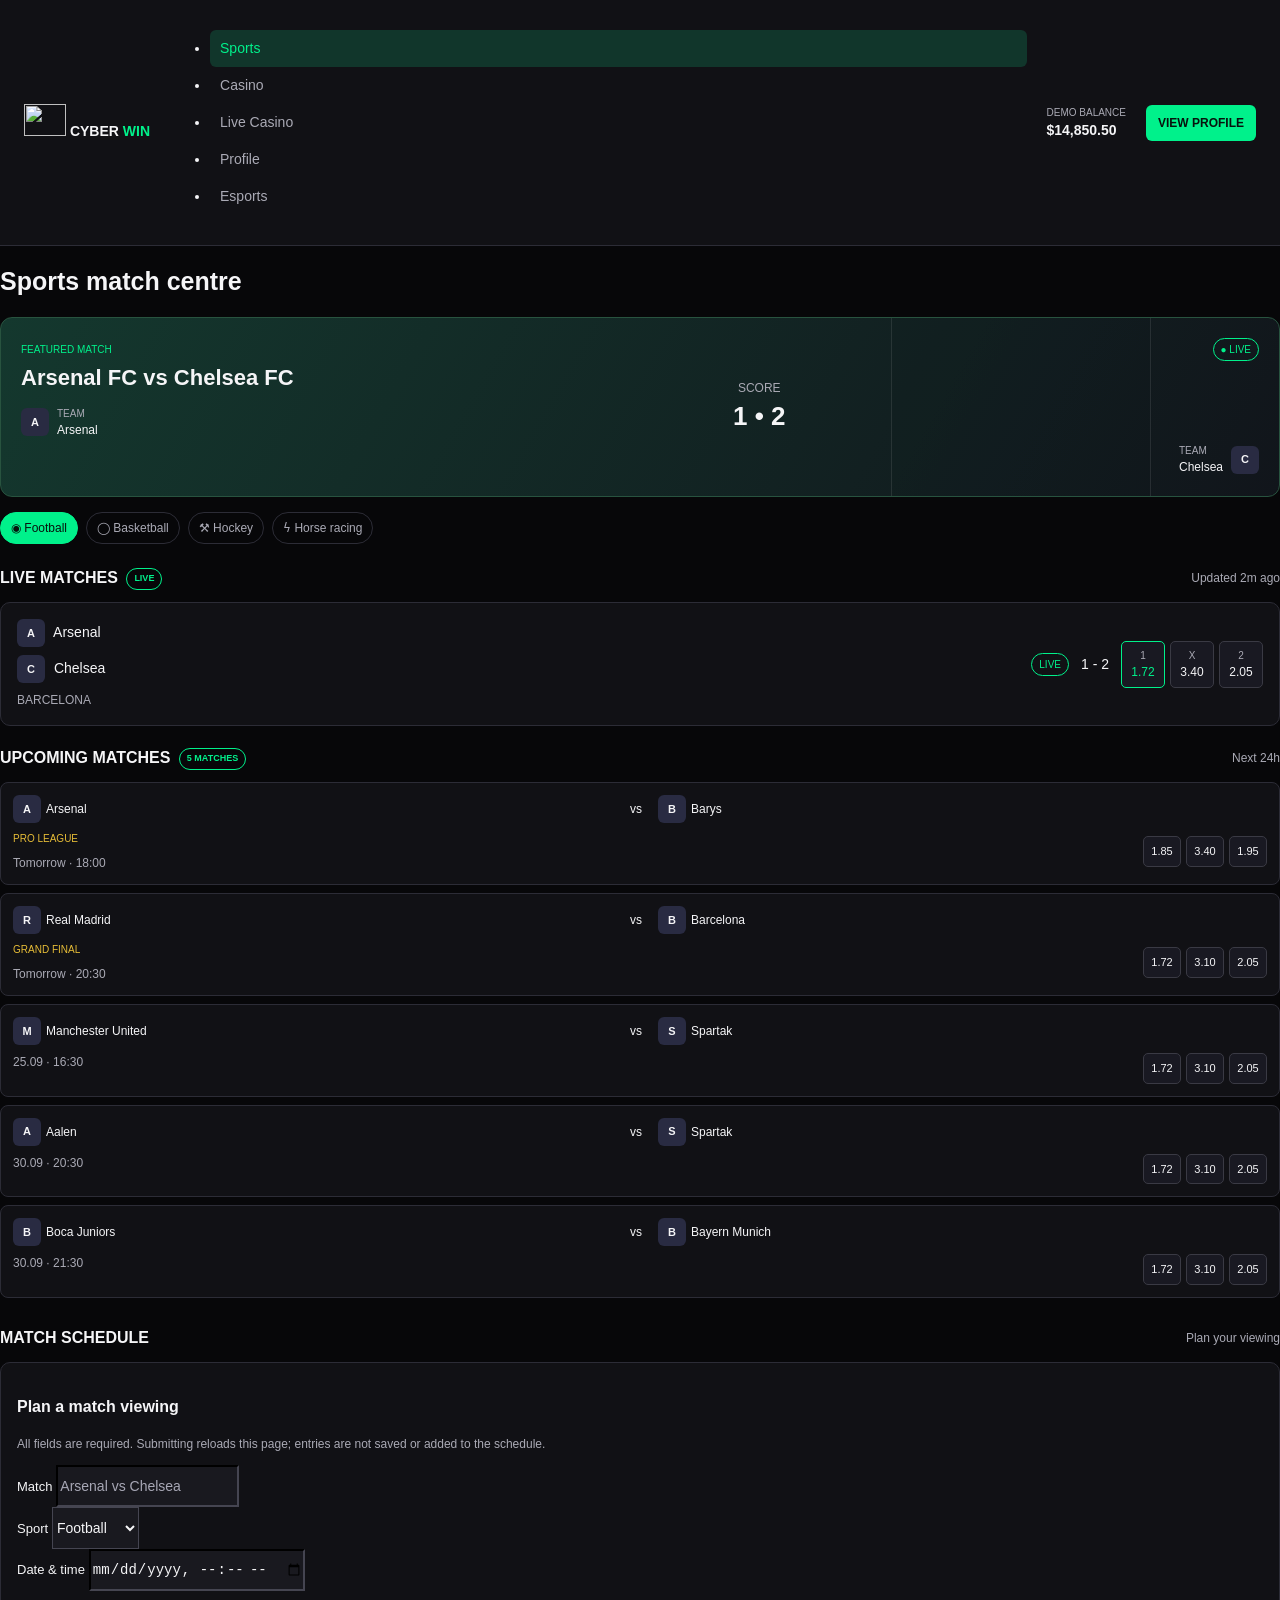
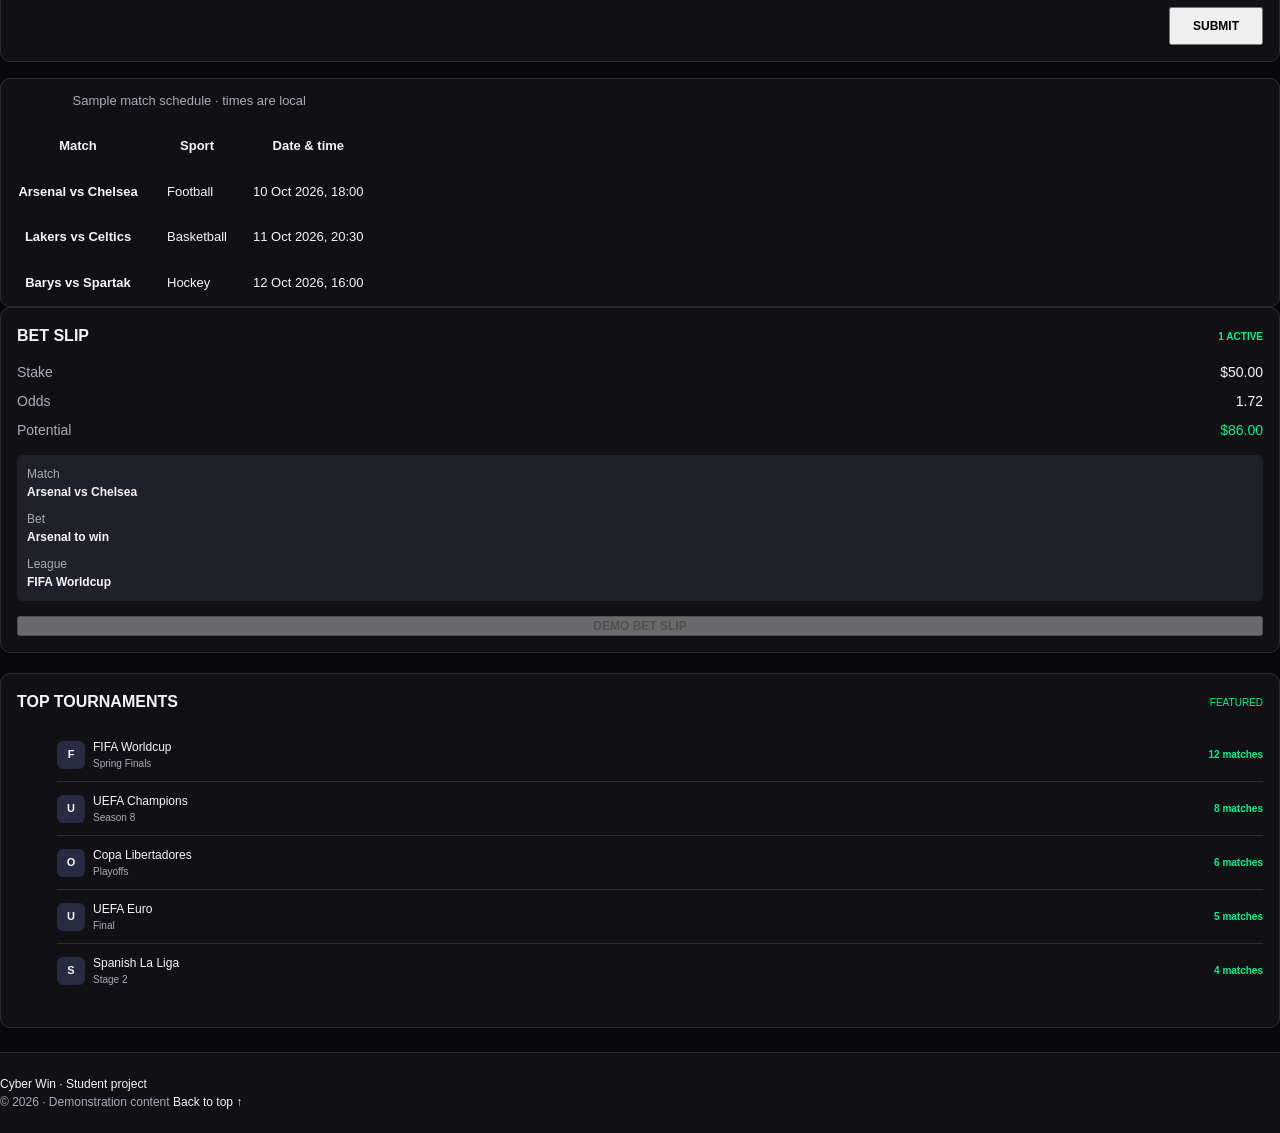
==== index.html @ bf1ffcd0 "Added logic" ====
<!doctype html>
<html lang="en" data-bs-theme="dark">

<head>
  <meta charset="utf-8">
  <meta content="width=device-width, initial-scale=1" name="viewport">
  <title>Cyber Win | Sports</title>
  <link href="assets/bootstrap/bootstrap.min.css" rel="stylesheet">
  <link href="styles.css" rel="stylesheet">
  <link href="assets/css/sports-extra.css" rel="stylesheet">
</head>

<body>
  <a class="skip-link" href="#main-content">Skip to content</a>
  <div class="site-frame">
    <header class="site-header">
      <a class="brand d-flex align-items-center gap-2" href="index.html" aria-label="Cyber Win home">
        <img src="assets/images/brand.svg" width="42" height="32" alt="">
        <span>CYBER <b>WIN</b>
        </span>
      </a>
      <nav class="main-nav" aria-label="Main navigation">
        <ul class="list-unstyled d-flex flex-wrap gap-2 mb-0">
          <li>
            <a href="index.html" class="active" aria-current="page">Sports</a>
          </li>
          <li>
            <a href="slots.html">Casino</a>
          </li>
          <li>
            <a href="live-casino.html">Live Casino</a>
          </li>
          <li>
            <a href="profile.html">Profile</a>
          </li>
          <li>
            <a href="esports.html">Esports</a>
          </li>
        </ul>
      </nav>
      <div class="balance text-end">
        <small>DEMO BALANCE</small>
        <strong>$14,850.50</strong>
      </div>
      <a class="btn btn-success deposit" href="profile.html">VIEW PROFILE</a>
    </header>
    <main class="page-layout container py-4" id="main-content" tabindex="-1">
      <h1 class="page-title mb-3">Sports match centre</h1>
      <div class="row g-4">
        <div class="main-column col-12 col-lg-9">
          <div class="match-hero">
            <img class="hero-art" src="assets/images/football.svg" width="320" height="240" alt="" aria-hidden="true">
            <div class="hero-team home">
              <small>FEATURED MATCH</small>
              <strong>Arsenal FC vs Chelsea FC</strong>
              <div class="team-pill">
                <b>A</b>
                <span>TEAM<br>
                  <em>Arsenal</em>
                </span>
              </div>
            </div>
            <div class="hero-score">
              <small>SCORE</small>
              <strong>1 • 2</strong>
            </div>
            <div class="hero-team away">
              <span class="live-badge">● LIVE</span>
              <div class="team-pill">
                <span>TEAM<br>
                  <em>Chelsea</em>
                </span>
                <b>C</b>
              </div>
            </div>
          </div>
          <div class="sport-tabs" aria-label="Featured sports">
            <span class="selected">◉ Football</span>
            <span>◯ Basketball</span>
            <span>⚒ Hockey</span>
            <span>ϟ Horse racing</span>
          </div>
          <section class="match-section" id="live-matches">
            <div class="section-title">
              <h2>LIVE MATCHES <b>LIVE</b>
              </h2>
              <small>Updated 2m ago</small>
            </div>
            <div class="live-card">
              <div class="live-teams">
                <span>
                  <b>A</b> Arsenal</span>
                <span>
                  <b>C</b> Chelsea</span>
                <small>BARCELONA</small>
              </div>
              <span class="tiny-live">LIVE</span>
              <span class="current-score">1 - 2</span>
              <div class="odds">
                <span class="chosen">
                  <em>1</em> 1.72</span>
                <span>
                  <em>X</em> 3.40</span>
                <span>
                  <em>2</em> 2.05</span>
              </div>
            </div>
          </section>
          <section class="match-section upcoming">
            <div class="section-title">
              <h2>UPCOMING MATCHES <b>5 MATCHES</b>
              </h2>
              <small>Next 24h</small>
            </div>
            <div class="fixture-list">
              <div class="fixture">
                <span class="club">
                  <b>A</b> Arsenal</span>
                <span>vs</span>
                <span class="club">
                  <b>B</b> Barys</span>
                <em>PRO LEAGUE</em>
                <small>Tomorrow · 18:00</small>
                <span class="fixture-odds">
                  <i>1.85</i>
                  <i>3.40</i>
                  <i>1.95</i>
                </span>
              </div>
              <div class="fixture">
                <span class="club">
                  <b>R</b> Real Madrid</span>
                <span>vs</span>
                <span class="club">
                  <b>B</b> Barcelona</span>
                <em>GRAND FINAL</em>
                <small>Tomorrow · 20:30</small>
                <span class="fixture-odds">
                  <i>1.72</i>
                  <i>3.10</i>
                  <i>2.05</i>
                </span>
              </div>
              <div class="fixture">
                <span class="club">
                  <b>M</b> Manchester United</span>
                <span>vs</span>
                <span class="club">
                  <b>S</b> Spartak</span>
                <small>25.09 · 16:30</small>
                <span class="fixture-odds">
                  <i>1.72</i>
                  <i>3.10</i>
                  <i>2.05</i>
                </span>
              </div>
              <div class="fixture">
                <span class="club">
                  <b>A</b> Aalen</span>
                <span>vs</span>
                <span class="club">
                  <b>S</b> Spartak</span>
                <small>30.09 · 20:30</small>
                <span class="fixture-odds">
                  <i>1.72</i>
                  <i>3.10</i>
                  <i>2.05</i>
                </span>
              </div>
              <div class="fixture">
                <span class="club">
                  <b>B</b> Boca Juniors</span>
                <span>vs</span>
                <span class="club">
                  <b>B</b> Bayern Munich</span>
                <small>30.09 · 21:30</small>
                <span class="fixture-odds">
                  <i>1.72</i>
                  <i>3.10</i>
                  <i>2.05</i>
                </span>
              </div>
            </div>
          </section>
          <section class="watchlist" id="watchlist" aria-labelledby="watchlist-title">
            <div class="section-title">
              <h2 id="watchlist-title">MATCH SCHEDULE</h2>
              <small>Plan your viewing</small>
            </div>
            <form action="index.html#watchlist" method="get" class="schedule-form" aria-labelledby="schedule-form-title"
              aria-describedby="schedule-note">
              <h3 id="schedule-form-title">Plan a match viewing</h3>
              <p class="schedule-note" id="schedule-note">All fields are required. Submitting reloads this page; entries
                are not saved or added to the schedule.</p>
              <div class="schedule-fields row g-3">
                <div class="col-12 col-md-6 col-xl-4">
                  <label for="match-name" class="form-label">Match</label>
                  <input id="match-name" name="match" type="text" placeholder="Arsenal vs Chelsea" maxlength="80"
                    required class="form-control">
                </div>
                <div class="col-12 col-md-6 col-xl-4">
                  <label for="match-sport" class="form-label">Sport</label>
                  <select id="match-sport" name="sport" required class="form-select">
                    <option>Football</option>
                    <option>Basketball</option>
                    <option>Hockey</option>
                    <option>Esports</option>
                  </select>
                </div>
                <div class="col-12 col-md-6 col-xl-4">
                  <label for="match-time" class="form-label">Date &amp; time</label>
                  <input id="match-time" name="time" type="datetime-local" required class="form-control">
                </div>
              </div>
              <div class="schedule-actions">
                <button class="wide-green btn btn-success" type="submit">SUBMIT</button>
              </div>
            </form>
            <div class="schedule-table-wrap table-responsive" role="region" aria-label="Match schedule table"
              tabindex="0">
              <table class="schedule-table table table-dark table-striped align-middle mb-0">
                <caption>Sample match schedule · times are local</caption>
                <thead>
                  <tr>
                    <th scope="col">Match</th>
                    <th scope="col">Sport</th>
                    <th scope="col">Date &amp; time</th>
                  </tr>
                </thead>
                <tbody>
                  <tr>
                    <th scope="row">Arsenal vs Chelsea</th>
                    <td>Football</td>
                    <td>
                      <time datetime="2026-10-10T18:00">10 Oct 2026, 18:00</time>
                    </td>
                  </tr>
                  <tr>
                    <th scope="row">Lakers vs Celtics</th>
                    <td>Basketball</td>
                    <td>
                      <time datetime="2026-10-11T20:30">11 Oct 2026, 20:30</time>
                    </td>
                  </tr>
                  <tr>
                    <th scope="row">Barys vs Spartak</th>
                    <td>Hockey</td>
                    <td>
                      <time datetime="2026-10-12T16:00">12 Oct 2026, 16:00</time>
                    </td>
                  </tr>
                </tbody>
              </table>
            </div>
          </section>
        </div>
        <aside class="side-column col-12 col-lg-3">
          <div class="bet-slip">
            <div class="side-title">
              <h2>BET SLIP</h2>
              <b>1 ACTIVE</b>
            </div>
            <dl>
              <dt>Stake</dt>
              <dd>$50.00</dd>
              <dt>Odds</dt>
              <dd>1.72</dd>
              <dt>Potential</dt>
              <dd class="green">$86.00</dd>
            </dl>
            <div class="bet-choice">
              <small>Match <strong>Arsenal vs Chelsea</strong>
              </small>
              <small>Bet <strong>Arsenal to win</strong>
              </small>
              <small>League <strong>FIFA Worldcup</strong>
              </small>
            </div>
            <button class="wide-green btn btn-success" disabled type="button">DEMO BET SLIP</button>
          </div>
          <div class="tournaments" id="tournaments">
            <div class="side-title">
              <h2>TOP TOURNAMENTS</h2>
              <span>FEATURED</span>
            </div>
            <ul class="list-unstyled mb-0">
              <li class="tournament">
                <b>F</b>
                <span>FIFA Worldcup<small>Spring Finals</small>
                </span>
                <strong>12 matches</strong>
              </li>
              <li class="tournament">
                <b>U</b>
                <span>UEFA Champions<small>Season 8</small>
                </span>
                <strong>8 matches</strong>
              </li>
              <li class="tournament">
                <b>O</b>
                <span>Copa Libertadores<small>Playoffs</small>
                </span>
                <strong>6 matches</strong>
              </li>
              <li class="tournament">
                <b>U</b>
                <span>UEFA Euro<small>Final</small>
                </span>
                <strong>5 matches</strong>
              </li>
              <li class="tournament">
                <b>S</b>
                <span>Spanish La Liga<small>Stage 2</small>
                </span>
                <strong>4 matches</strong>
              </li>
            </ul>
          </div>
        </aside>
      </div>
    </main>
    <footer class="site-footer">
      <div class="container d-flex flex-wrap justify-content-between gap-3">
        <span>Cyber Win · Student project<br>
          <small>© 2026 · Demonstration content</small>
        </span>
        <a href="#main-content">Back to top ↑</a>
      </div>
    </footer>
  </div>
  <script src="https://code.jquery.com/jquery-3.7.1.min.js"></script>
  <script src="assets/js/sports-data.js"></script>
  <script src="assets/js/sports.js"></script>
</body>

</html>
---- styles.css ----
:root {
  --bg: #070709;
  --panel: #111115;
  --white: #f5f5f7;
  --green: #00f18b;
  --gold: #e7bd37;
  --muted: #aaaab5;
  --border: #2c2c36;
}

* {
  box-sizing: border-box;
}

html {
  scroll-padding-top: 16px;
}

body {
  margin: 0;
  background: var(--bg);
  color: var(--white);
  font: 14px/1.5 Arial, sans-serif;
}

a {
  color: inherit;
  text-decoration: none;
}

a:hover {
  color: var(--green);
}

:focus-visible {
  outline: 2px solid var(--green);
  outline-offset: 4px;
}

#main-content:focus {
  outline: none;
}

#watchlist {
  scroll-margin-top: 24px;
}

h1,
h2,
h3 {
  font-weight: 700;
}

h2 {
  font-size: 18px;
}

h3 {
  font-size: 16px;
}

small {
  font-size: 12px;
}

.site-frame {
  min-height: 100vh;
  display: flex;
  flex-direction: column;
}

.site-frame>main {
  flex: 1;
}

.skip-link {
  position: fixed;
  top: -100px;
  left: 12px;
  z-index: 10;
  padding: 10px 16px;
  background: var(--green);
  color: #07130d;
}

.skip-link:focus {
  top: 12px;
}

.site-header {
  display: flex;
  align-items: center;
  gap: 20px;
  padding: 16px 24px;
  border-bottom: 1px solid var(--border);
  background: var(--panel);
}

.brand {
  flex-shrink: 0;
  font-weight: 800;
  white-space: nowrap;
}

.brand b {
  color: var(--green);
}

.main-nav {
  flex: 1;
}

.main-nav a {
  display: block;
  padding: 8px 10px;
  color: var(--muted);
  border-radius: 6px;
}

.main-nav a.active,
.main-nav a:hover {
  background: #11362b;
  color: var(--green);
}

.balance {
  display: flex;
  flex-direction: column;
  white-space: nowrap;
}

.balance small {
  font-size: 10px;
  color: var(--muted);
}

.balance strong {
  font-size: 14px;
}

.btn-success {
  --bs-btn-bg: var(--green);
  --bs-btn-border-color: var(--green);
  --bs-btn-color: #07130d;
  --bs-btn-hover-bg: #68ffbe;
  --bs-btn-hover-border-color: #68ffbe;
  --bs-btn-hover-color: #07130d;
  --bs-btn-active-bg: #00c876;
  --bs-btn-active-border-color: #00c876;
  --bs-btn-active-color: #07130d;
  --bs-btn-disabled-bg: #1b4d3a;
  --bs-btn-disabled-border-color: #315b49;
  --bs-btn-disabled-color: #c8d8cf;
  font-weight: 700;
}

.deposit {
  display: inline-block;
  padding: 9px 12px;
  border-radius: 6px;
  background: var(--green);
  color: #07130d;
  font-size: 12px;
  font-weight: 700;
  white-space: nowrap;
}

.page-title {
  font-size: 25px;
}

.main-column,
.side-column {
  min-width: 0;
}

.side-column {
  display: flex;
  flex-direction: column;
  gap: 20px;
}

.match-hero {
  position: relative;
  display: grid;
  grid-template-columns: minmax(0, 1.5fr) 85px minmax(0, 1fr);
  min-height: 180px;
  overflow: hidden;
  border: 1px solid #28533f;
  border-radius: 12px;
  background: linear-gradient(120deg, #14382e, #11151b);
}

.hero-art {
  position: absolute;
  right: 10%;
  top: -18px;
  width: 260px;
  height: 210px;
  opacity: .13;
}

.hero-team,
.hero-score {
  position: relative;
  z-index: 1;
}

.hero-team {
  padding: 20px;
}

.hero-team>small {
  color: var(--green);
  font-size: 10px;
}

.hero-team>strong {
  display: block;
  margin-top: 5px;
  font-size: 22px;
  line-height: 1.25;
}

.hero-team.away {
  display: flex;
  align-items: flex-end;
  justify-content: flex-end;
}

.hero-score {
  display: flex;
  flex-direction: column;
  align-items: center;
  justify-content: center;
}

.hero-score small {
  color: var(--muted);
}

.hero-score strong {
  font-size: 26px;
}

.team-pill {
  display: flex;
  align-items: center;
  gap: 8px;
  margin-top: 14px;
  font-size: 10px;
  color: var(--muted);
}

.team-pill b,
.live-teams b,
.club b,
.tournament>b {
  display: inline-grid;
  place-items: center;
  flex-shrink: 0;
  width: 28px;
  height: 28px;
  border-radius: 6px;
  background: #292b42;
  color: var(--white);
  font-size: 11px;
}

.team-pill em {
  color: var(--white);
  font-style: normal;
  font-size: 12px;
}

.live-badge,
.tiny-live {
  padding: 3px 7px;
  border: 1px solid var(--green);
  border-radius: 12px;
  color: var(--green);
  font-size: 10px;
}

.live-badge {
  position: absolute;
  top: 20px;
  right: 20px;
}

.sport-tabs {
  display: flex;
  flex-wrap: wrap;
  gap: 8px;
  margin: 15px 0 22px;
}

.sport-tabs>span {
  padding: 6px 10px;
  border: 1px solid var(--border);
  border-radius: 16px;
  color: var(--muted);
  font-size: 12px;
}

.sport-tabs .selected {
  background: var(--green);
  color: #07130d;
  border-color: var(--green);
}

.match-section {
  margin-top: 20px;
}

.section-title,
.side-title,
.card-title {
  display: flex;
  flex-wrap: wrap;
  align-items: center;
  justify-content: space-between;
  gap: 10px;
  margin-bottom: 12px;
}

.section-title h2,
.side-title h2,
.card-title h2 {
  margin: 0;
  font-size: 16px;
}

.section-title h2 b {
  display: inline-block;
  padding: 3px 7px;
  margin-left: 4px;
  border: 1px solid var(--green);
  border-radius: 12px;
  font-size: 9px;
  color: var(--green);
  vertical-align: middle;
}

.section-title small {
  color: var(--muted);
}

.live-card {
  display: grid;
  grid-template-columns: minmax(0, 1fr) auto auto auto;
  align-items: center;
  gap: 12px;
  padding: 16px;
  margin-bottom: 10px;
  border: 1px solid var(--border);
  border-radius: 10px;
  background: var(--panel);
}

.live-teams {
  display: flex;
  flex-direction: column;
  gap: 8px;
}

.live-teams b,
.club b {
  margin-right: 5px;
}

.live-teams small {
  color: var(--muted);
}

.current-score {
  white-space: nowrap;
}

.odds,
.fixture-odds {
  display: flex;
  gap: 5px;
}

.odds>span,
.fixture-odds i {
  display: flex;
  flex-direction: column;
  align-items: center;
  justify-content: center;
  min-width: 44px;
  padding: 6px;
  border: 1px solid #3a3a44;
  border-radius: 5px;
  background: #191922;
  color: var(--white);
  font-size: 12px;
  font-style: normal;
}

.odds em {
  color: var(--muted);
  font-size: 10px;
  font-style: normal;
}

.odds .chosen {
  border-color: var(--green);
  color: var(--green);
}

.fixture-list {
  display: flex;
  flex-direction: column;
  gap: 8px;
}

.fixture {
  display: grid;
  grid-template-columns: minmax(0, 1fr) 20px minmax(0, 1fr);
  align-items: center;
  gap: 8px;
  padding: 12px;
  border: 1px solid var(--border);
  border-radius: 8px;
  background: var(--panel);
  font-size: 12px;
}

.fixture .club {
  display: flex;
  align-items: center;
  min-width: 0;
  overflow-wrap: anywhere;
}

.fixture em {
  grid-column: 1 / 3;
  color: var(--gold);
  font-size: 10px;
  font-style: normal;
}

.fixture small {
  grid-column: 1 / 3;
  color: var(--muted);
}

.fixture-odds {
  grid-column: 3;
  grid-row: 2 / 4;
  justify-self: end;
  flex-wrap: wrap;
}

.fixture-odds i {
  min-width: 38px;
  font-size: 11px;
}

.bet-slip,
.tournaments {
  padding: 16px;
  border: 1px solid var(--border);
  border-radius: 10px;
  background: var(--panel);
}

.side-title>b,
.side-title>span {
  font-size: 10px;
  color: var(--green);
}

.bet-slip dl {
  display: grid;
  grid-template-columns: 1fr 1fr;
  gap: 8px;
  margin: 14px 0;
}

.bet-slip dt {
  color: var(--muted);
  font-weight: 400;
}

.bet-slip dd {
  margin: 0;
  text-align: right;
}

.green {
  color: var(--green);
}

.bet-choice {
  display: flex;
  flex-direction: column;
  gap: 9px;
  padding: 10px;
  margin-bottom: 14px;
  border-radius: 6px;
  background: #20202a;
}

.bet-choice small {
  color: var(--muted);
}

.bet-choice strong {
  display: block;
  color: var(--white);
}

.wide-green {
  width: 100%;
  font-size: 12px;
}

.tournament {
  display: flex;
  align-items: center;
  flex-wrap: wrap;
  gap: 8px;
  padding: 10px 0;
  border-bottom: 1px solid var(--border);
}

.tournament:last-child {
  border-bottom: 0;
}

.tournament>span {
  flex: 1;
  font-size: 12px;
}

.tournament small {
  display: block;
  color: var(--muted);
  font-size: 10px;
}

.tournament>strong {
  color: var(--green);
  font-size: 10px;
}

.watchlist {
  margin-top: 28px;
}

.schedule-form,
.schedule-table-wrap {
  padding: 16px;
  border: 1px solid var(--border);
  border-radius: 10px;
  background: var(--panel);
}

.schedule-note {
  color: var(--muted);
  font-size: 12px;
}

.form-label {
  font-size: 13px;
}

.schedule-fields .form-control,
.schedule-fields .form-select {
  background-color: #19191f;
  border-color: #454551;
  color: var(--white);
  font-size: 14px;
  min-height: 42px;
}

.schedule-fields .form-control::placeholder {
  color: #a7a7b5;
}

.schedule-fields .form-control:focus,
.schedule-fields .form-select:focus {
  border-color: var(--green);
  box-shadow: 0 0 0 3px #00f18b33;
}

.schedule-actions {
  display: flex;
  justify-content: flex-end;
  margin-top: 16px;
}

.schedule-actions .wide-green {
  width: auto;
  padding: 10px 22px;
}

.schedule-table-wrap {
  padding: 0;
  margin-top: 16px;
}

.schedule-table {
  --bs-table-bg: var(--panel);
  --bs-table-striped-bg: #1b1b24;
  --bs-table-border-color: var(--border);
  font-size: 13px;
}

.schedule-table caption {
  caption-side: top;
  padding: 12px;
  color: var(--muted);
}

.schedule-table th,
.schedule-table td {
  padding: 12px;
}

.schedule-table tbody th {
  min-width: 150px;
  overflow-wrap: anywhere;
}

.schedule-table td {
  white-space: nowrap;
}

.promo,
.stream-promo {
  display: flex;
  align-items: center;
  justify-content: space-between;
  gap: 32px;
  min-height: 230px;
  padding: 28px;
  border: 1px solid #355747;
  border-radius: 12px;
  background: linear-gradient(120deg, #12382b, #24243a);
}

.promo h1,
.stream-promo h1 {
  max-width: 58%;
  font-size: 30px;
  line-height: 1.2;
  margin: 0;
}

.promo>div,
.stream-promo-copy {
  max-width: 38%;
}

.promo p,
.stream-promo-copy p {
  color: #c4c4cc;
  margin-top: 12px;
}

.promo b,
.stream-promo-copy>b {
  color: var(--gold);
  font-size: 11px;
}

.casino-heading,
.stream-heading {
  display: flex;
  flex-wrap: wrap;
  gap: 12px;
  justify-content: space-between;
  align-items: center;
  margin: 26px 0 16px;
}

.casino-heading h2,
.stream-heading h2 {
  margin: 0;
}

.stream-heading nav {
  display: flex;
  flex-wrap: wrap;
  gap: 12px;
}

.stream-heading nav a {
  font-size: 12px;
  color: var(--green);
}

.slot-card,
.stream-card {
  overflow: hidden;
  border: 1px solid var(--border);
  border-radius: 9px;
  background: var(--panel);
}

.slot-art,
.stream-art {
  background: #161921;
}

.slot-art img,
.stream-art img {
  display: block;
  width: 100%;
  height: auto;
  aspect-ratio: 4 / 3;
  object-fit: contain;
}

.slot-card h3,
.stream-card h3 {
  font-size: 15px;
  margin: 14px 12px 4px;
  overflow-wrap: anywhere;
}

.slot-card small,
.stream-card small {
  display: block;
  margin: 0 12px 14px;
  color: var(--muted);
}

.highlighted,
.stream-highlight {
  border-color: var(--gold);
}

.highlighted h3,
.stream-highlight h3 {
  color: var(--gold);
}

.profile-header {
  display: grid;
  grid-template-columns: 80px minmax(0, 1fr) 220px;
  align-items: center;
  gap: 18px;
  padding: 22px;
  border: 1px solid var(--border);
  border-radius: 10px;
  background: var(--panel);
}

.profile-photo {
  width: 80px;
  height: 80px;
  object-fit: cover;
  border-radius: 12px;
  background: #183028;
}

.verified {
  color: var(--green);
  font-size: 11px;
}

.profile-header h1 {
  margin: 6px 0;
  font-size: 26px;
}

.profile-header p {
  color: var(--muted);
  margin: 0;
  font-size: 12px;
}

.member-level {
  padding: 12px;
  border: 1px solid #a98216;
  border-radius: 7px;
  color: var(--gold);
}

.member-level>b {
  float: right;
}

.member-level>div {
  height: 4px;
  margin: 10px 0;
  background: #443d26;
}

.member-level>div span {
  display: block;
  width: 72%;
  height: 100%;
  background: var(--gold);
}

.profile-grid {
  margin-top: 8px;
}

.profile-left,
.profile-center,
.profile-right {
  display: flex;
  flex-direction: column;
  gap: 16px;
  min-width: 0;
}

.profile-card {
  padding: 18px;
  border: 1px solid var(--border);
  border-radius: 9px;
  background: var(--panel);
}

.card-title a {
  color: var(--green);
  font-size: 10px;
}

.profile-card dl {
  display: grid;
  grid-template-columns: minmax(0, 1fr) minmax(0, 1.2fr);
  margin: 0;
}

.profile-card dt,
.profile-card dd {
  padding: 10px 0;
  border-bottom: 1px solid var(--border);
  font-size: 12px;
  overflow-wrap: anywhere;
}

.profile-card dt {
  color: var(--muted);
  font-weight: 400;
}

.profile-card dd {
  margin: 0;
  text-align: right;
}

.toggle {
  display: inline-block;
  width: 26px;
  height: 14px;
  border-radius: 10px;
  background: var(--green);
}

.toggle:after {
  display: block;
  float: right;
  width: 10px;
  height: 10px;
  margin: 2px;
  border-radius: 50%;
  background: #092c1d;
  content: '';
}

.total-balance {
  display: block;
  margin: 6px 0 14px;
  font-size: 26px;
}

.money-row {
  display: grid;
  grid-template-columns: 1fr 1fr;
  gap: 10px;
}

.money-row span {
  padding: 10px;
  border-radius: 5px;
  background: #202027;
  color: var(--muted);
  font-size: 11px;
}

.money-row strong {
  display: block;
  color: var(--white);
  font-size: 15px;
}

.balance-card .btn {
  width: 47%;
  margin-top: 14px;
  font-size: 11px;
}

.dark-button {
  border: 1px solid #484851;
  color: var(--white);
}

.secure {
  padding: 10px;
  margin: 12px 0 0;
  background: #103e2f;
  color: #85f4bf;
  font-size: 12px;
}

.activity-item {
  display: grid;
  grid-template-columns: 22px minmax(0, 1fr) auto;
  gap: 8px;
  padding: 12px 0;
  border-bottom: 1px solid var(--border);
  font-size: 12px;
}

.activity-item small {
  display: block;
  color: var(--muted);
  font-size: 10px;
}

.activity-item>strong {
  color: var(--green);
  text-align: right;
}

.activity-item>b {
  color: var(--green);
}

.responsible-card {
  color: var(--gold);
}

.responsible-card a {
  float: right;
  font-size: 10px;
}

.responsible-card small {
  display: block;
  margin-top: 8px;
  color: var(--muted);
}

.info-panel {
  background: var(--panel);
  border: 1px solid var(--border);
  border-radius: 8px;
  color: #c4c4cd;
}

.info-panel h2 {
  color: var(--white);
}

.site-footer {
  margin-top: 24px;
  padding: 22px 0;
  border-top: 1px solid var(--border);
  background: var(--panel);
  font-size: 12px;
}

.site-footer small {
  color: var(--muted);
}

@media (max-width: 991.98px) {
  .site-header {
    flex-wrap: wrap;
    gap: 12px;
    padding: 14px 20px;
  }

  .main-nav {
    order: 4;
    flex-basis: 100%;
  }

  .balance {
    margin-left: auto;
  }

  .profile-header {
    grid-template-columns: 80px minmax(0, 1fr);
  }

  .member-level {
    grid-column: 1 / -1;
  }

  .promo h1,
  .stream-promo h1 {
    font-size: 24px;
  }
}

@media (max-width: 575.98px) {
  .site-header {
    padding: 12px;
    gap: 8px;
  }

  .brand {
    font-size: 12px;
  }

  .brand img {
    width: 32px;
  }

  .site-header .deposit {
    font-size: 10px;
    padding: 7px;
  }

  .balance strong {
    font-size: 12px;
  }

  .main-nav a {
    padding: 7px 6px;
    font-size: 12px;
  }

  .page-title {
    font-size: 22px;
  }

  .match-hero {
    grid-template-columns: minmax(0, 1fr) 60px minmax(0, 1fr);
    min-height: 190px;
  }

  .hero-team {
    padding: 12px;
  }

  .hero-team>strong {
    font-size: 16px;
  }

  .hero-score strong {
    font-size: 20px;
  }

  .live-badge {
    right: 12px;
    top: 12px;
  }

  .team-pill {
    gap: 5px;
  }

  .team-pill b {
    width: 24px;
  }

  .team-pill em {
    font-size: 10px;
  }

  .live-card {
    grid-template-columns: minmax(0, 1fr) auto auto;
    gap: 8px;
    padding: 12px;
  }

  .odds {
    grid-column: 1 / -1;
    justify-content: flex-end;
  }

  .fixture-odds {
    grid-column: 1 / -1;
    grid-row: auto;
  }

  .fixture small,
  .fixture em {
    grid-column: 1 / -1;
  }

  .promo,
  .stream-promo {
    display: block;
    padding: 22px;
    min-height: 0;
  }

  .promo h1,
  .stream-promo h1,
  .promo>div,
  .stream-promo-copy {
    max-width: 100%;
  }

  .promo>div,
  .stream-promo-copy {
    margin-top: 24px;
  }

  .profile-header {
    padding: 14px;
    gap: 12px;
    grid-template-columns: 60px minmax(0, 1fr);
  }

  .profile-photo {
    width: 60px;
    height: 60px;
  }

  .profile-header h1 {
    font-size: 20px;
  }

  .profile-card {
    padding: 14px;
  }
}
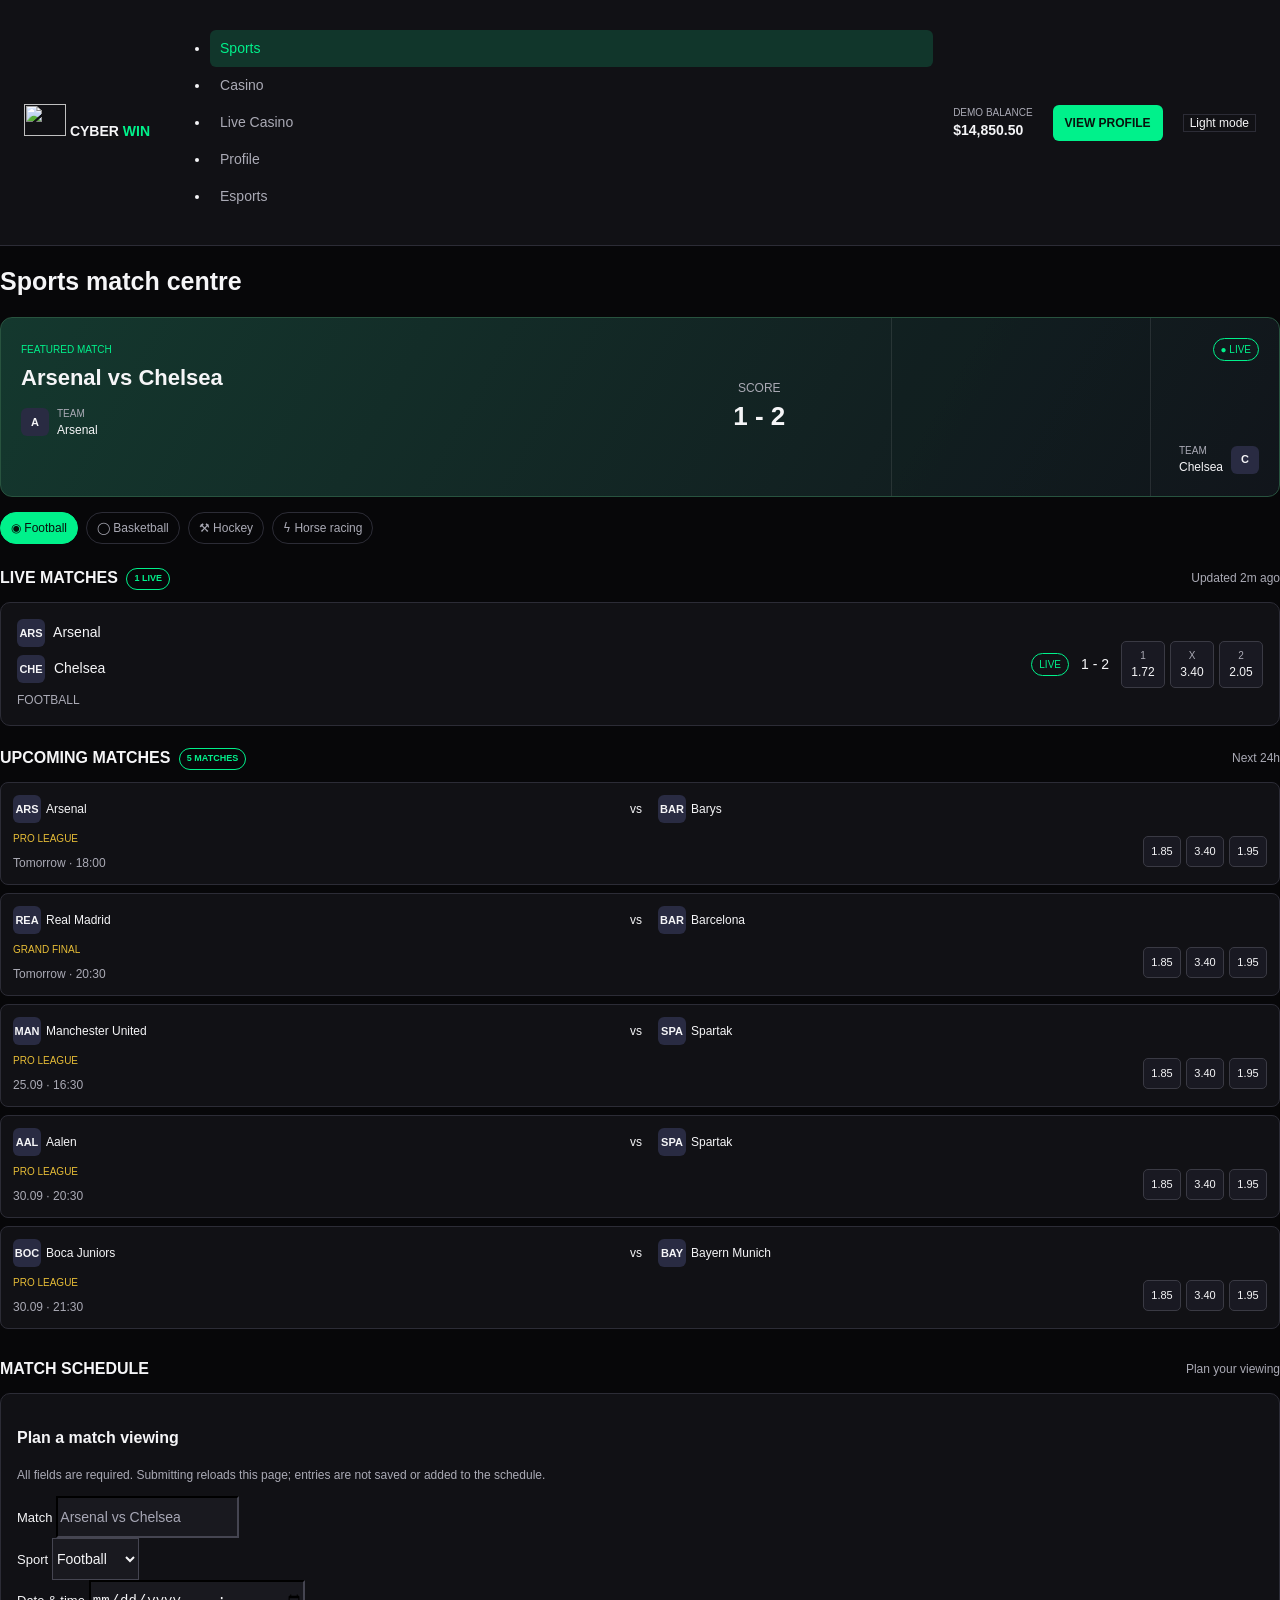
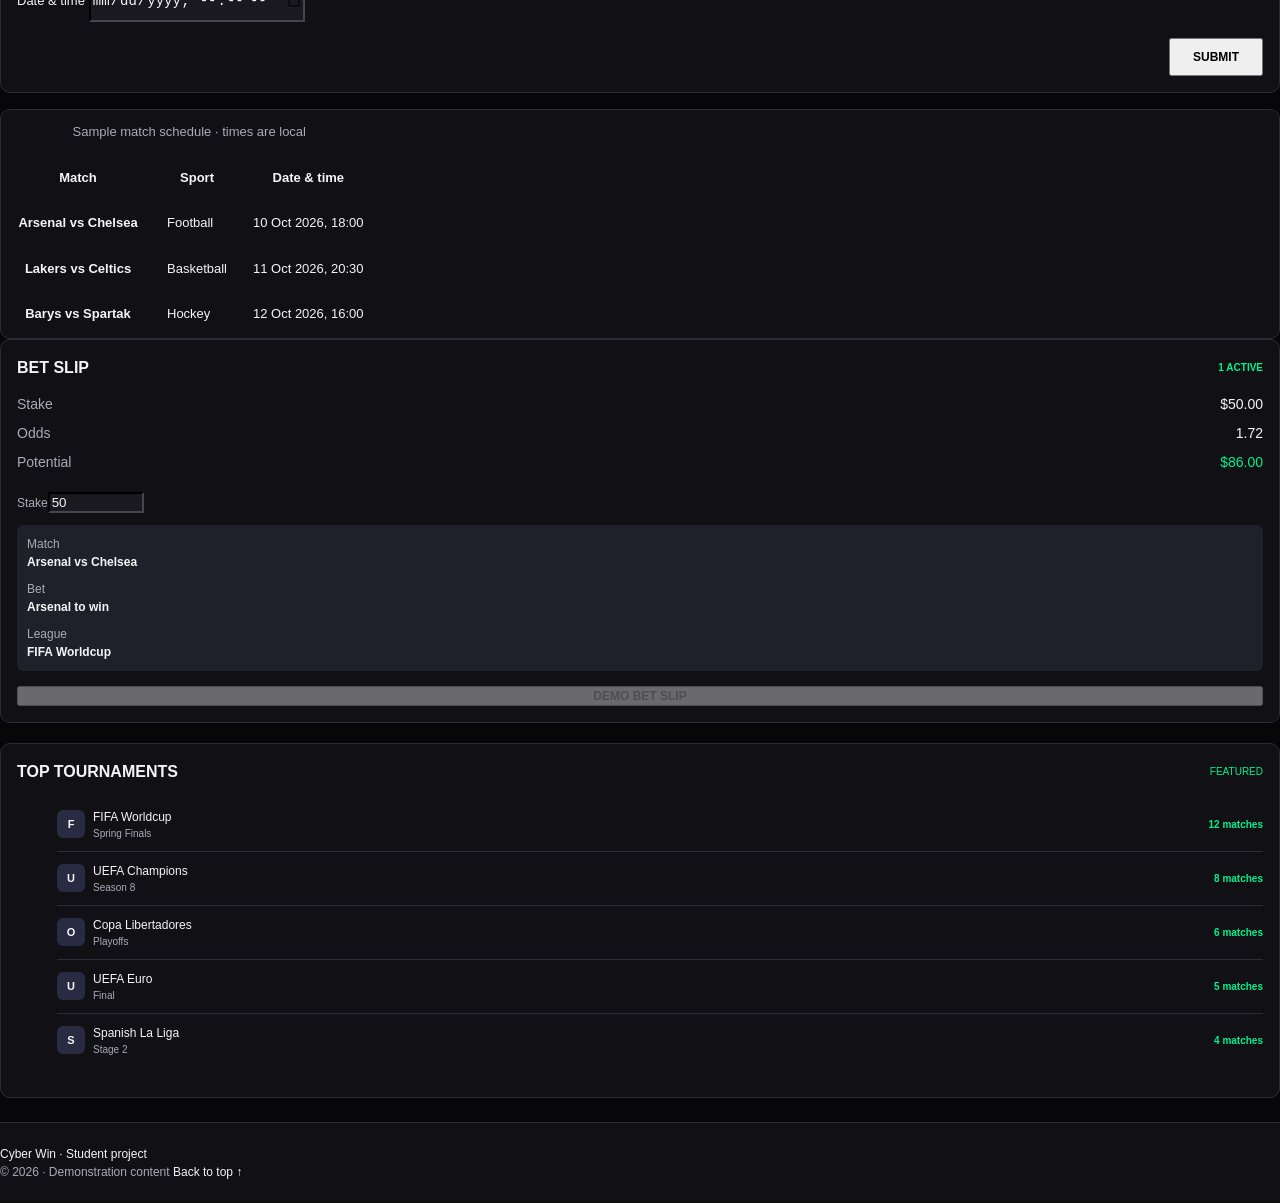
==== commit bdbf64ac: "Add profile editing, shared settings and saved items" ====
--- a/index.html
+++ b/index.html
@@ -8,6 +8,8 @@
   <link href="assets/bootstrap/bootstrap.min.css" rel="stylesheet">
   <link href="styles.css" rel="stylesheet">
   <link href="assets/css/sports-extra.css" rel="stylesheet">
+  <link href="assets/css/shared.css" rel="stylesheet">
+  <script src="assets/js/shared.js"></script>
 </head>
 
 <body>
--- a/assets/css/sports-extra.css
+++ b/assets/css/sports-extra.css
@@ -0,0 +1,37 @@
+.sport-tabs > span,
+.fixture-odds > i,
+.odds > span,
+.tournament {
+  cursor: pointer;
+}
+
+.sport-tabs > span:focus-visible,
+.fixture-odds > i:focus-visible,
+.odds > span:focus-visible,
+.tournament:focus-visible {
+  outline: 2px solid var(--green);
+  outline-offset: 2px;
+}
+
+.sports-feedback {
+  position: fixed;
+  right: 20px;
+  bottom: 20px;
+  z-index: 1080;
+  min-width: 240px;
+  margin: 0;
+}
+
+.bet-stake-label {
+  display: block;
+  margin-bottom: 12px;
+  color: var(--muted);
+  font-size: 12px;
+}
+
+.bet-stake-label input {
+  margin-top: 5px;
+  background: #19191f;
+  border-color: #454551;
+  color: var(--white);
+}
--- a/assets/css/shared.css
+++ b/assets/css/shared.css
@@ -0,0 +1,116 @@
+.site-header {
+  flex-wrap: wrap;
+}
+
+.theme-toggle {
+  border: 1px solid var(--border);
+  color: var(--white);
+  background: var(--panel);
+  white-space: nowrap;
+  font-size: 12px;
+}
+
+.theme-toggle:hover {
+  color: var(--green);
+  border-color: var(--green);
+}
+
+.theme-message {
+  flex-basis: 100%;
+  margin: 0;
+}
+
+.theme-message:empty {
+  display: none;
+}
+
+/* Existing pages use these variables; fixed dark surfaces need overrides below. */
+html[data-bs-theme="light"] {
+  color-scheme: light;
+  --bg: #f2f5f4;
+  --panel: #ffffff;
+  --white: #182820;
+  --green: #087443;
+  --gold: #806000;
+  --muted: #58645e;
+  --border: #cbd5cf;
+}
+
+[data-bs-theme="light"] .main-nav a.active,
+[data-bs-theme="light"] .main-nav a:hover,
+[data-bs-theme="light"] .secure,
+[data-bs-theme="light"] .stream-card .preview-toggle {
+  background: #dcf4e7;
+  color: var(--green);
+}
+
+[data-bs-theme="light"] .match-hero,
+[data-bs-theme="light"] .promo,
+[data-bs-theme="light"] .stream-promo {
+  background: linear-gradient(120deg, #d9f1e4, #e8eaf6);
+  border-color: var(--border);
+}
+
+[data-bs-theme="light"] .team-pill b,
+[data-bs-theme="light"] .live-teams b,
+[data-bs-theme="light"] .club b,
+[data-bs-theme="light"] .tournament > b,
+[data-bs-theme="light"] .odds > span,
+[data-bs-theme="light"] .fixture-odds i,
+[data-bs-theme="light"] .bet-choice,
+[data-bs-theme="light"] .money-row span,
+[data-bs-theme="light"] .slot-art,
+[data-bs-theme="light"] .stream-art,
+[data-bs-theme="light"] .stream-card .preview-details {
+  background: #e9efeb;
+  border-color: var(--border);
+}
+
+[data-bs-theme="light"] .info-panel,
+[data-bs-theme="light"] .promo p,
+[data-bs-theme="light"] .stream-promo-copy p,
+[data-bs-theme="light"] .stream-card .preview-details {
+  color: var(--muted);
+}
+
+[data-bs-theme="light"] .schedule-fields .form-control,
+[data-bs-theme="light"] .schedule-fields .form-select,
+[data-bs-theme="light"] .bet-stake-label input {
+  background-color: var(--panel);
+  color: var(--white);
+  border-color: var(--border);
+}
+
+[data-bs-theme="light"] .schedule-fields .form-control::placeholder {
+  color: var(--muted);
+}
+
+[data-bs-theme="light"] .schedule-table {
+  --bs-table-color: var(--white);
+  --bs-table-striped-color: var(--white);
+  --bs-table-striped-bg: #e9efeb;
+}
+
+[data-bs-theme="light"] .btn-success {
+  --bs-btn-color: #ffffff;
+  --bs-btn-hover-color: #ffffff;
+  --bs-btn-hover-bg: #065c35;
+  --bs-btn-hover-border-color: #065c35;
+}
+
+[data-bs-theme="light"] .btn-outline-light {
+  --bs-btn-color: var(--white);
+  --bs-btn-border-color: var(--border);
+  --bs-btn-hover-color: #ffffff;
+  --bs-btn-hover-bg: var(--green);
+  --bs-btn-hover-border-color: var(--green);
+  --bs-btn-active-color: #ffffff;
+  --bs-btn-active-bg: var(--green);
+  --bs-btn-active-border-color: var(--green);
+}
+
+[data-bs-theme="light"] .deposit,
+[data-bs-theme="light"] .sport-tabs .selected,
+[data-bs-theme="light"] .skip-link {
+  color: #ffffff;
+}
